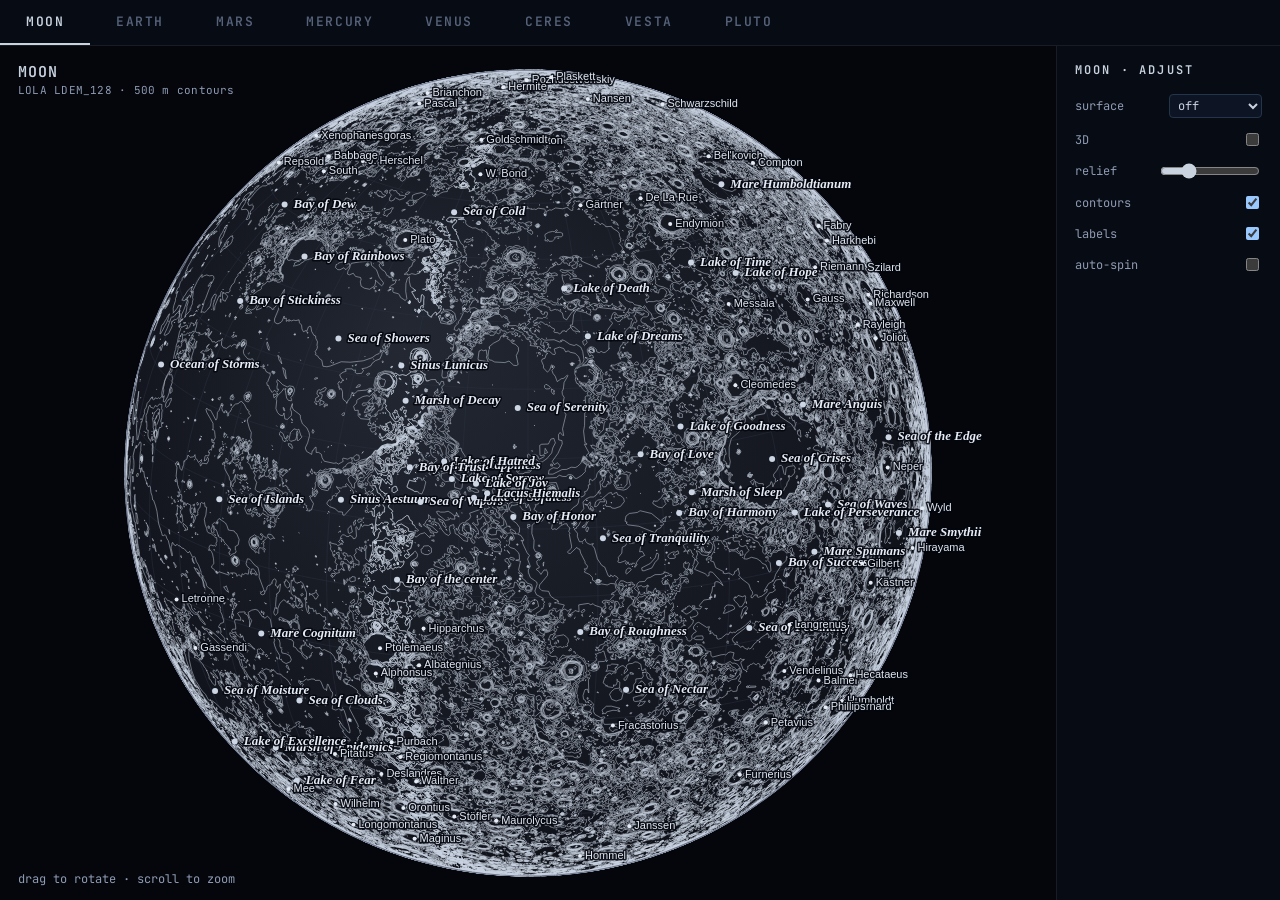
==== index.html @ b951ed22 "deploy: publish web portal" ====
<!doctype html>
<html lang="en">
<head>
<meta charset="utf-8">
<meta name="viewport" content="width=device-width, initial-scale=1">
<title>Moon &amp; Earth — Contour Globes</title>
<link rel="preconnect" href="https://fonts.googleapis.com">
<link rel="preconnect" href="https://fonts.gstatic.com" crossorigin>
<link href="https://fonts.googleapis.com/css2?family=JetBrains+Mono:ital,wght@0,400;0,600;1,400&display=swap" rel="stylesheet">
<style>
  :root { color-scheme: dark; }
  html, body { margin: 0; height: 100%; background: #04060c; overflow: hidden; }
  body { display: flex; flex-direction: column; }
  #tabs { display: flex; flex: 0 0 auto; background: #070b13;
          border-bottom: 1px solid rgba(255,255,255,0.07); }
  #tabs button { appearance: none; background: none; border: none; cursor: pointer;
                 padding: 13px 26px; font: 600 13px 'JetBrains Mono', ui-monospace, Menlo, monospace;
                 letter-spacing: .12em; color: #55627a; border-bottom: 2px solid transparent; }
  #tabs button:hover { color: #8a99b3; }
  #tabs button.active { color: var(--accent, #d7dfea); border-color: var(--accent, #8a99b3); }
  #main { position: relative; flex: 1 1 auto; min-height: 0; display: flex; }
  #app { position: relative; flex: 1 1 auto; min-width: 0; }
  #sidebar { flex: 0 0 224px; box-sizing: border-box; padding: 16px 18px;
             background: #070b13; border-left: 1px solid rgba(255,255,255,0.07);
             overflow-y: auto; }
  #sidebar h2 { margin: 0 0 16px; font: 600 12px 'JetBrains Mono', ui-monospace, Menlo, monospace;
                letter-spacing: .18em; color: var(--accent, #9fd0ff); }
  .panel { position: absolute; inset: 0; display: none; overflow: hidden; }
  .panel.active { display: block; }
  .panel h1 { position: absolute; top: 16px; left: 18px; margin: 0; z-index: 2;
              font: 600 15px/1.4 'JetBrains Mono', ui-monospace, Menlo, monospace;
              letter-spacing: .06em; color: var(--accent); pointer-events: none; }
  .panel h1 small { display: block; font-weight: 400; font-size: 11px;
                    letter-spacing: .02em; color: var(--dim); }
  canvas { display: block; }
  .gl { position: absolute; inset: 0; z-index: 0; }
  .ov { position: absolute; inset: 0; z-index: 1; cursor: grab; }
  .ov:active { cursor: grabbing; }
  .controls { position: static; display: flex; flex-direction: column; gap: 12px;
              color: var(--dim, #8f9bb3);
              font: 12px 'JetBrains Mono', ui-monospace, Menlo, monospace; user-select: none; }
  .controls label { cursor: pointer; display: flex; align-items: center;
                    justify-content: space-between; gap: 10px; }
  .controls select { background: #0d1524; color: var(--accent, #cdd6e4);
                     border: 1px solid #24344d; border-radius: 4px; padding: 2px 4px;
                     font: inherit; }
  .controls input[type=range] { width: 100px; accent-color: var(--accent, #6fb4ff); }
  .hint { position: absolute; left: 18px; bottom: 12px; z-index: 2;
          color: var(--dim); font: 12px/1.5 'JetBrains Mono', ui-monospace, Menlo, monospace;
          pointer-events: none; }
</style>
</head>
<body>
<div id="tabs"></div>
<div id="main">
  <div id="app"></div>
  <aside id="sidebar">
    <h2 id="sidebar-title"></h2>
    <div id="sidebar-controls">
      <div class="controls">
        <label>surface <select class="surfacemode">
          <option value="off" selected>off</option>
          <option value="photo">photo</option>
          <option value="elev">elevation</option></select></label>
        <label>3D <input type="checkbox" class="terrainbox"></label>
        <label>relief <input type="range" class="vexag" min="0" max="4" step="0.25" value="1"></label>
        <label>contours <input type="checkbox" class="contourbox" checked></label>
        <label>labels <input type="checkbox" class="labelbox" checked></label>
        <label>auto-spin <input type="checkbox" class="spinbox"></label>
      </div>
    </div>
  </aside>
</div>

<script src="d3.min.js"></script>
<script>
(function () {
  "use strict";
  const dpr = Math.min(window.devicePixelRatio || 1, 2);

  const VSRC = "attribute vec2 p; void main(){ gl_Position = vec4(p, 0.0, 1.0); }";
  const FSRC = [
    "precision highp float;",
    "uniform sampler2D u_tex;",
    "uniform vec2 u_center;",
    "uniform float u_radius, u_lon0, u_lat0, u_os;",
    "const float PI = 3.141592653589793;",
    "void main(){",
    "  vec2 p = gl_FragCoord.xy - u_center;",
    "  vec2 q = p / u_radius;",
    "  float rho = length(q);",
    "  if (rho > 1.0) discard;",
    "  float c = asin(clamp(rho, 0.0, 1.0));",
    "  float sinc = sin(c), cosc = cos(c);",
    "  float slat = sin(u_lat0), clat = cos(u_lat0);",
    "  float lat, lon;",
    "  if (rho < 1e-6) { lat = u_lat0; lon = u_lon0; }",
    "  else {",
    "    lat = asin(clamp(cosc*slat + (q.y*sinc*clat)/rho, -1.0, 1.0));",
    "    lon = u_lon0 + atan(q.x*sinc, rho*clat*cosc - q.y*slat*sinc);",
    "  }",
    "  float u = fract(lon / (2.0*PI) + u_os);",
    "  float v = 0.5 - lat / PI;",
    "  vec4 col = texture2D(u_tex, vec2(u, v));",
    "  float a = 1.0 - smoothstep(0.995, 1.0, rho);",
    "  gl_FragColor = vec4(col.rgb, col.a * a);",
    "}"
  ].join("\n");

  function makeGL(canvas) {
    const gl = canvas.getContext("webgl", { alpha: true, premultipliedAlpha: false });
    if (!gl) return null;
    function sh(type, src) {
      const s = gl.createShader(type);
      gl.shaderSource(s, src); gl.compileShader(s);
      if (!gl.getShaderParameter(s, gl.COMPILE_STATUS))
        throw new Error(gl.getShaderInfoLog(s));
      return s;
    }
    const prog = gl.createProgram();
    gl.attachShader(prog, sh(gl.VERTEX_SHADER, VSRC));
    gl.attachShader(prog, sh(gl.FRAGMENT_SHADER, FSRC));
    gl.linkProgram(prog);
    if (!gl.getProgramParameter(prog, gl.LINK_STATUS))
      throw new Error(gl.getProgramInfoLog(prog));
    gl.useProgram(prog);

    const buf = gl.createBuffer();
    gl.bindBuffer(gl.ARRAY_BUFFER, buf);
    gl.bufferData(gl.ARRAY_BUFFER,
        new Float32Array([-1,-1, 1,-1, -1,1, -1,1, 1,-1, 1,1]), gl.STATIC_DRAW);
    const loc = gl.getAttribLocation(prog, "p");
    gl.enableVertexAttribArray(loc);
    gl.vertexAttribPointer(loc, 2, gl.FLOAT, false, 0, 0);

    const U = {};
    ["u_center","u_radius","u_lon0","u_lat0","u_os","u_tex"].forEach(function (n) {
      U[n] = gl.getUniformLocation(prog, n);
    });

    gl.enable(gl.BLEND);
    gl.blendFunc(gl.SRC_ALPHA, gl.ONE_MINUS_SRC_ALPHA);

    function makeTexture() {
      const t = gl.createTexture();
      gl.bindTexture(gl.TEXTURE_2D, t);
      gl.texImage2D(gl.TEXTURE_2D, 0, gl.RGBA, 1, 1, 0, gl.RGBA,
          gl.UNSIGNED_BYTE, new Uint8Array([0, 0, 0, 255]));
      gl.texParameteri(gl.TEXTURE_2D, gl.TEXTURE_WRAP_S, gl.REPEAT);
      gl.texParameteri(gl.TEXTURE_2D, gl.TEXTURE_WRAP_T, gl.CLAMP_TO_EDGE);
      gl.texParameteri(gl.TEXTURE_2D, gl.TEXTURE_MIN_FILTER, gl.LINEAR);
      gl.texParameteri(gl.TEXTURE_2D, gl.TEXTURE_MAG_FILTER, gl.LINEAR);
      return t;
    }
    return { gl: gl, prog: prog, U: U, makeTexture: makeTexture };
  }

  function makeReliefGL(gl) {
    const VS = [
      "attribute vec2 a_ll;",     // lon, lat (radians)
      "attribute vec2 a_uv;",
      "attribute vec3 a_h;",      // height here, +col, +row (0..1)
      "uniform mat3 u_rot;",
      "uniform vec2 u_scale;",
      "uniform vec2 u_step;",     // dlon, dlat (radians)
      "uniform float u_exag;",
      "varying vec3 v_nrm;",
      "varying vec2 v_uv;",
      "vec3 dirv(vec2 a){ float cl = cos(a.y); return vec3(cl*cos(a.x), cl*sin(a.x), sin(a.y)); }",
      "void main(){",
      "  vec3 d0 = dirv(a_ll);",
      "  vec3 du = dirv(a_ll + vec2(u_step.x, 0.0));",
      "  vec3 dv = dirv(a_ll + vec2(0.0, u_step.y));",
      "  vec3 p0 = d0 * (1.0 + u_exag*a_h.x);",
      "  vec3 pu = du * (1.0 + u_exag*a_h.y);",
      "  vec3 pv = dv * (1.0 + u_exag*a_h.z);",
      "  vec3 n = normalize(cross(pu - p0, pv - p0));",
      "  if (dot(n, d0) < 0.0) n = -n;",
      "  vec3 p = u_rot * p0;",
      "  v_nrm = u_rot * n;",
      "  v_uv = a_uv;",
      "  gl_Position = vec4(p.x*u_scale.x, p.y*u_scale.y, -p.z*0.5, 1.0);",
      "}"
    ].join("\n");
    const FS = [
      "precision highp float;",
      "varying vec3 v_nrm;",
      "varying vec2 v_uv;",
      "uniform sampler2D u_tex;",
      "uniform vec3 u_light;",
      "uniform vec3 u_base;",
      "uniform float u_useTex;",
      "void main(){",
      "  vec3 n = normalize(v_nrm);",
      "  float d = max(dot(n, u_light), 0.0);",
      "  vec3 base = mix(u_base, texture2D(u_tex, v_uv).rgb, u_useTex);",
      "  gl_FragColor = vec4(base * (0.30 + 0.70*d), 1.0);",
      "}"
    ].join("\n");
    function sh(type, src) {
      const s = gl.createShader(type);
      gl.shaderSource(s, src); gl.compileShader(s);
      if (!gl.getShaderParameter(s, gl.COMPILE_STATUS))
        throw new Error(gl.getShaderInfoLog(s));
      return s;
    }
    const prog = gl.createProgram();
    gl.attachShader(prog, sh(gl.VERTEX_SHADER, VS));
    gl.attachShader(prog, sh(gl.FRAGMENT_SHADER, FS));
    gl.linkProgram(prog);
    if (!gl.getProgramParameter(prog, gl.LINK_STATUS))
      throw new Error(gl.getProgramInfoLog(prog));
    return {
      prog: prog,
      a_ll: gl.getAttribLocation(prog, "a_ll"),
      a_uv: gl.getAttribLocation(prog, "a_uv"),
      a_h: gl.getAttribLocation(prog, "a_h"),
      u_rot: gl.getUniformLocation(prog, "u_rot"),
      u_scale: gl.getUniformLocation(prog, "u_scale"),
      u_step: gl.getUniformLocation(prog, "u_step"),
      u_exag: gl.getUniformLocation(prog, "u_exag"),
      u_tex: gl.getUniformLocation(prog, "u_tex"),
      u_light: gl.getUniformLocation(prog, "u_light"),
      u_base: gl.getUniformLocation(prog, "u_base"),
      u_useTex: gl.getUniformLocation(prog, "u_useTex")
    };
  }

  function createGlobe(cfg) {
    const root = cfg.root;
    const glCanvas = root.querySelector(".gl");
    const canvas = root.querySelector(".ov");
    const ctx = canvas.getContext("2d");
    let W = 0, H = 0;

    const ctl = document.getElementById("sidebar-controls");
    const surfaceModeSel = ctl.querySelector(".surfacemode");
    const terrainBox = ctl.querySelector(".terrainbox");
    const vexag = ctl.querySelector(".vexag");
    const contourBox = ctl.querySelector(".contourbox");
    const labelBox = ctl.querySelector(".labelbox");
    const spinBox = ctl.querySelector(".spinbox");

    const projection = d3.geoOrthographic().rotate(cfg.rotate).clipAngle(90);
    const path = d3.geoPath(projection, ctx);
    const graticule = d3.geoGraticule10();
    const sphere = { type: "Sphere" };

    const glapi = makeGL(glCanvas);
    const textures = { photo: null, elev: null };
    const ready = { photo: false, elev: false };
    let surfaceMode = surfaceModeSel ? surfaceModeSel.value : "elev";
    let terrainOn = terrainBox ? terrainBox.checked : false;
    let vexagMult = vexag ? parseFloat(vexag.value) : 1;
    let showContours = contourBox ? contourBox.checked : true;
    let showLabels = labelBox ? labelBox.checked : true;

    function loadTexture(src, key) {
      if (!glapi || !src) return;
      textures[key] = glapi.makeTexture();
      const img = new Image();
      img.onload = function () {
        const gl = glapi.gl;
        gl.bindTexture(gl.TEXTURE_2D, textures[key]);
        gl.texImage2D(gl.TEXTURE_2D, 0, gl.RGBA, gl.RGBA, gl.UNSIGNED_BYTE, img);
        ready[key] = true;
        request();
      };
      img.src = src;
    }
    loadTexture(cfg.texture, "photo");
    loadTexture(cfg.elevTexture, "elev");

    function activeTexture() {
      if (!glapi || surfaceMode === "off") return null;
      if (surfaceMode === "elev" && ready.elev) return textures.elev;
      if (surfaceMode === "photo" && ready.photo) return textures.photo;
      if (ready.elev) return textures.elev;      // fall back to whatever loaded
      if (ready.photo) return textures.photo;
      return null;
    }

    /* ---- displaced 3D terrain mesh from the heightmap ---- */
    let reliefGL = null, relief = null;

    function buildRelief() {
      if (relief || !glapi || !cfg.height) return;
      const gl = glapi.gl;
      if (!gl.getExtension("OES_element_index_uint")) return;

      const HD = cfg.height;
      const bin = atob(HD.b64);
      const bytes = new Uint8Array(bin.length);
      for (let i = 0; i < bin.length; i++) bytes[i] = bin.charCodeAt(i);
      const hgt = new Int16Array(bytes.buffer);

      const W = HD.w, H = HD.h, cols = W + 1, rows = H + 1;
      const vmin = HD.min, range = (HD.max - HD.min) || 1;
      const reliefBase = cfg.relief || 0.05;
      const lon0 = cfg.lon0 || 0;   // DEM longitude of column 0 (degrees)

      const uv = new Float32Array(cols * rows * 2);
      const ll = new Float32Array(cols * rows * 2);
      const hh = new Float32Array(cols * rows * 3);
      const hem = (ci, rj) => hgt[(rj < 0 ? 0 : rj >= H ? H - 1 : rj) * W + (((ci % W) + W) % W)];

      for (let rj = 0; rj < rows; rj++) {
        const lat = (0.5 - rj / H) * Math.PI;
        for (let ci = 0; ci < cols; ci++) {
          const lon = (lon0 + (ci / W) * 360) * Math.PI / 180;
          const k = rj * cols + ci;
          ll[k * 2] = lon; ll[k * 2 + 1] = lat;
          hh[k * 3] = (hem(ci, rj) - vmin) / range;
          hh[k * 3 + 1] = (hem(ci + 1, rj) - vmin) / range;
          hh[k * 3 + 2] = (hem(ci, rj + 1) - vmin) / range;
          uv[k * 2] = ci / W;
          uv[k * 2 + 1] = rj / H;
        }
      }

      const idx = new Uint32Array(W * H * 6);
      let o = 0;
      for (let rj = 0; rj < H; rj++) {
        for (let ci = 0; ci < W; ci++) {
          const a = rj * cols + ci, b = a + 1, c = a + cols, d = c + 1;
          idx[o++] = a; idx[o++] = c; idx[o++] = b;
          idx[o++] = b; idx[o++] = c; idx[o++] = d;
        }
      }

      const llbo = gl.createBuffer(); gl.bindBuffer(gl.ARRAY_BUFFER, llbo); gl.bufferData(gl.ARRAY_BUFFER, ll, gl.STATIC_DRAW);
      const hbo = gl.createBuffer(); gl.bindBuffer(gl.ARRAY_BUFFER, hbo); gl.bufferData(gl.ARRAY_BUFFER, hh, gl.STATIC_DRAW);
      const ubo = gl.createBuffer(); gl.bindBuffer(gl.ARRAY_BUFFER, ubo); gl.bufferData(gl.ARRAY_BUFFER, uv, gl.STATIC_DRAW);
      const ibo = gl.createBuffer(); gl.bindBuffer(gl.ELEMENT_ARRAY_BUFFER, ibo); gl.bufferData(gl.ELEMENT_ARRAY_BUFFER, idx, gl.STATIC_DRAW);
      reliefGL = makeReliefGL(gl);
      relief = {
        llbo: llbo, hbo: hbo, ubo: ubo, ibo: ibo, count: idx.length,
        step: [2 * Math.PI / W, -Math.PI / H]
      };
    }

    function drawRelief() {
      if (!relief) buildRelief();
      if (!relief) return false;
      const gl = glapi.gl;
      gl.viewport(0, 0, glCanvas.width, glCanvas.height);
      gl.clearColor(0, 0, 0, 0);
      gl.enable(gl.DEPTH_TEST);
      gl.clear(gl.COLOR_BUFFER_BIT | gl.DEPTH_BUFFER_BIT);

      const rp = reliefGL;
      gl.useProgram(rp.prog);
      const g = d3.geoRotation(projection.rotate());
      function vv(lon, lat) {
        const p = g([lon, lat]);
        const la = p[1] * Math.PI / 180, lo = p[0] * Math.PI / 180;
        return [Math.cos(la) * Math.sin(lo), Math.sin(la), Math.cos(la) * Math.cos(lo)];
      }
      const A = vv(0, 0), B = vv(90, 0), C = vv(0, 90);
      gl.uniformMatrix3fv(rp.u_rot, false,
          new Float32Array([A[0], A[1], A[2], B[0], B[1], B[2], C[0], C[1], C[2]]));
      const R = projection.scale() * dpr;
      gl.uniform2f(rp.u_scale, 2 * R / glCanvas.width, 2 * R / glCanvas.height);
      gl.uniform3f(rp.u_light, -0.45, 0.55, 0.70);
      gl.uniform2f(rp.u_step, relief.step[0], relief.step[1]);
      gl.uniform1f(rp.u_exag, (cfg.relief || 0.05) * vexagMult);

      let t, use = 1.0;
      if (surfaceMode === "photo" && ready.photo) t = textures.photo;
      else if (surfaceMode === "elev" && ready.elev) t = textures.elev;
      else {
        use = 0.0;
        t = ready.elev ? textures.elev : (ready.photo ? textures.photo : glapi.makeTexture());
      }
      gl.activeTexture(gl.TEXTURE0);
      gl.bindTexture(gl.TEXTURE_2D, t);
      gl.uniform1i(rp.u_tex, 0);
      gl.uniform1f(rp.u_useTex, use);
      const clay = cfg.clay || [0.66, 0.66, 0.66];
      gl.uniform3f(rp.u_base, clay[0], clay[1], clay[2]);

      gl.bindBuffer(gl.ARRAY_BUFFER, relief.llbo);
      gl.enableVertexAttribArray(rp.a_ll); gl.vertexAttribPointer(rp.a_ll, 2, gl.FLOAT, false, 0, 0);
      gl.bindBuffer(gl.ARRAY_BUFFER, relief.hbo);
      gl.enableVertexAttribArray(rp.a_h); gl.vertexAttribPointer(rp.a_h, 3, gl.FLOAT, false, 0, 0);
      gl.bindBuffer(gl.ARRAY_BUFFER, relief.ubo);
      gl.enableVertexAttribArray(rp.a_uv); gl.vertexAttribPointer(rp.a_uv, 2, gl.FLOAT, false, 0, 0);
      gl.bindBuffer(gl.ELEMENT_ARRAY_BUFFER, relief.ibo);
      gl.drawElements(gl.TRIANGLES, relief.count, gl.UNSIGNED_INT, 0);
      gl.disable(gl.DEPTH_TEST);
      return true;
    }

    function size() {
      W = root.clientWidth || root.parentNode.clientWidth;
      H = root.clientHeight || root.parentNode.clientHeight;
      if (!W || !H) return;
      glCanvas.style.width = W + "px"; glCanvas.style.height = H + "px";
      glCanvas.width = W * dpr; glCanvas.height = H * dpr;
      canvas.style.width = W + "px"; canvas.style.height = H + "px";
      canvas.width = W * dpr; canvas.height = H * dpr;
      projection.translate([W / 2, H / 2]).scale(Math.min(W, H) / 2 - 24);
    }

    function gradient() {
      const g = ctx.createRadialGradient(
          W * 0.38, H * 0.34, 0, W * 0.5, H * 0.5, Math.min(W, H) * 0.62);
      g.addColorStop(0, cfg.gradient[0]);
      g.addColorStop(0.7, cfg.gradient[1]);
      g.addColorStop(1, cfg.gradient[2]);
      return g;
    }

    function drawGL() {
      if (!glapi) return false;
      const gl = glapi.gl;
      gl.viewport(0, 0, glCanvas.width, glCanvas.height);
      gl.clearColor(0, 0, 0, 0);
      gl.clear(gl.COLOR_BUFFER_BIT);
      const t = activeTexture();
      if (!t) return false;
      gl.useProgram(glapi.prog);
      const r = projection.rotate();
      gl.uniform2f(glapi.U.u_center, W * dpr / 2, H * dpr / 2);
      gl.uniform1f(glapi.U.u_radius, projection.scale() * dpr);
      gl.uniform1f(glapi.U.u_lon0, -r[0] * Math.PI / 180);
      gl.uniform1f(glapi.U.u_lat0, -r[1] * Math.PI / 180);
      gl.uniform1f(glapi.U.u_os, cfg.texOffset || 0);
      gl.activeTexture(gl.TEXTURE0);
      gl.bindTexture(gl.TEXTURE_2D, t);
      gl.uniform1i(glapi.U.u_tex, 0);
      gl.drawArrays(gl.TRIANGLES, 0, 6);
      return true;
    }

    function render() {
      if (!W || !H) return;
      const textured = terrainOn ? (drawRelief() || drawGL()) : drawGL();
      ctx.setTransform(dpr, 0, 0, dpr, 0, 0);
      ctx.clearRect(0, 0, W, H);

      if (!textured) {
        ctx.beginPath(); path(sphere);
        ctx.fillStyle = gradient(); ctx.fill();
        ctx.lineWidth = 0.8; ctx.strokeStyle = cfg.sphere; ctx.stroke();
      }
      ctx.beginPath(); path(graticule);
      ctx.lineWidth = 0.5; ctx.strokeStyle = cfg.graticule; ctx.stroke();

      if (showContours) {
        ctx.beginPath(); path(cfg.contours);
        ctx.lineWidth = textured ? cfg.contourW : 0.5;
        ctx.strokeStyle = textured ? cfg.contourOn : cfg.contourOff;
        ctx.stroke();
      }
      ctx.beginPath(); path(sphere);
      ctx.lineWidth = 1.2; ctx.strokeStyle = cfg.sphere; ctx.stroke();
      drawLabels();
    }

    function drawLabels() {
      if (!showLabels) return;
      const L = cfg.labels || [];
      const r = projection.rotate();
      const center = [-r[0], -r[1]];
      ctx.textBaseline = "middle";
      ctx.textAlign = "left";
      ctx.lineJoin = "round";
      for (let i = 0; i < L.length; i++) {
        const e = L[i];
        if (d3.geoDistance([e.lon, e.lat], center) > 1.42) continue;
        const p = projection([e.lon, e.lat]);
        if (!p) continue;
        const st = cfg.labelStyle(e);
        ctx.font = st.font;
        const fx = p[0] + st.dx, fy = p[1];
        ctx.lineWidth = 3;
        ctx.strokeStyle = "rgba(4,7,14,0.9)";
        ctx.strokeText(e.n, fx, fy);
        ctx.fillStyle = st.fill;
        ctx.fillText(e.n, fx, fy);
        ctx.beginPath();
        ctx.arc(p[0], p[1], st.r, 0, 6.2832);
        ctx.fillStyle = st.dot;
        ctx.fill();
      }
    }

    let raf = null;
    function request() {
      if (raf === null) raf = requestAnimationFrame(function () { raf = null; render(); });
    }

    if (terrainBox) {
      terrainBox.addEventListener("change", function (e) {
        terrainOn = e.target.checked;
        request();
      });
    }
    if (vexag) {
      vexag.addEventListener("input", function (e) {
        vexagMult = parseFloat(e.target.value);
        request();
      });
    }
    if (surfaceModeSel) {
      surfaceModeSel.addEventListener("change", function (e) {
        surfaceMode = e.target.value;
        request();
      });
    }
    contourBox.addEventListener("change", function (e) { showContours = e.target.checked; request(); });
    labelBox.addEventListener("change", function (e) { showLabels = e.target.checked; request(); });

    let timer = null;
    function tick() {
      const r = projection.rotate();
      projection.rotate([r[0] + 0.12, r[1], r[2]]);
      request();
    }
    spinBox.addEventListener("change", function () {
      if (spinBox.checked) timer = d3.timer(tick);
      else if (timer) { timer.stop(); timer = null; }
    });

    const drag = d3.drag()
        .on("start", function () { if (timer) { timer.stop(); timer = null; } })
        .on("drag", function (e) {
          const k = 0.25, r = projection.rotate();
          projection.rotate([r[0] + e.dx * k, r[1] - e.dy * k, 0]);
          request();
        })
        .on("end", function () { if (spinBox.checked) timer = d3.timer(tick); });
    d3.select(canvas).call(drag);

    canvas.addEventListener("wheel", function (e) {
      e.preventDefault();
      const s = Math.max(80, Math.min(
          projection.scale() * (e.deltaY < 0 ? 1.12 : 0.89),
          Math.min(W, H) * 4));
      projection.scale(s);
      request();
    }, { passive: false });

    size();
    request();
    if (window.ResizeObserver) {
      new ResizeObserver(function () { size(); request(); }).observe(root);
    } else {
      window.addEventListener("resize", function () { size(); request(); });
    }

    return {
      resize: function () { size(); request(); }
    };
  }

  const tabsEl = document.getElementById("tabs");
  const appEl = document.getElementById("app");
  const sidebar = document.getElementById("sidebar");
  const sidebarTitle = document.getElementById("sidebar-title");

  const PLANETS = [
    { id: "moon", display: "MOON", subtitle: "LOLA LDEM_128 \u00b7 500 m contours",
      files: ["moon/moon_contours.js","moon/moon_labels.js","moon/moon_texture.js","moon/moon_elev.js","moon/moon_height.js"],
      g: {contours:"MOON_CONTOURS",labels:"MOON_LABELS",texture:"MOON_TEXTURE",elev:"MOON_ELEV",height:"MOON_HEIGHT"},
      rotate:[-20,-18,0], texOffset:0.0, lon0:0, relief:0.05, labelKind:"sea",
      accent:"#c9d3e0", dim:"#8f9bb3",
      gradient:["#232833","#12151d","#080a10"], clay:[0.68,0.69,0.72],
      graticule:"#2b3140", sphere:"#6b7488",
      contourOn:"rgba(205,214,228,0.45)", contourOff:"#c9d3e0" },
    { id: "earth", display: "EARTH", subtitle: "ETOPO 2022 \u00b7 1000 m contours",
      files: ["earth/earth_contours.js","earth/earth_labels.js","earth/earth_texture.js","earth/earth_elev.js","earth/earth_height.js"],
      g: {contours:"EARTH_CONTOURS",labels:"EARTH_LABELS",texture:"EARTH_TEXTURE",elev:"EARTH_ELEV",height:"EARTH_HEIGHT"},
      rotate:[-10,-20,0], texOffset:0.5, lon0:-180, relief:0.05, labelKind:"city",
      accent:"#6fb4ff", dim:"#4a7fb5",
      gradient:["#0e2140","#081426","#050a14"], clay:[0.36,0.55,0.80],
      graticule:"#244a70", sphere:"#4a7fb5",
      contourOn:"rgba(120,190,255,0.5)", contourOff:"#5fb0ff" },
    { id: "mars", display: "MARS", subtitle: "MOLA \u00b7 1000 m contours",
      files: ["mars/mars_contours.js","mars/mars_labels.js","mars/mars_texture.js","mars/mars_elev.js","mars/mars_height.js"],
      g: {contours:"MARS_CONTOURS",labels:"MARS_LABELS",texture:"MARS_TEXTURE",elev:"MARS_ELEV",height:"MARS_HEIGHT"},
      rotate:[-40,-20,0], texOffset:0.5, lon0:-180, relief:0.05, labelKind:"feature",
      accent:"#e8a878", dim:"#b5764a",
      gradient:["#3a1a10","#241009","#140704"], clay:[0.76,0.44,0.27],
      graticule:"#5a3320", sphere:"#a05a33",
      contourOn:"rgba(245,190,140,0.5)", contourOff:"#e8a878" },
    { id: "mercury", display: "MERCURY", subtitle: "MESSENGER \u00b7 1000 m contours",
      files: ["mercury/mercury_contours.js","mercury/mercury_labels.js","mercury/mercury_texture.js","mercury/mercury_elev.js","mercury/mercury_height.js"],
      g: {contours:"MERCURY_CONTOURS",labels:"MERCURY_LABELS",texture:"MERCURY_TEXTURE",elev:"MERCURY_ELEV",height:"MERCURY_HEIGHT"},
      rotate:[-10,-20,0], texOffset:0.5, lon0:-180, relief:0.06, labelKind:"feature",
      accent:"#d3c2a0", dim:"#93856a",
      gradient:["#2b2519","#171309","#0a0805"], clay:[0.72,0.67,0.57],
      graticule:"#4a4030", sphere:"#a8946f",
      contourOn:"rgba(240,220,180,0.5)", contourOff:"#d3c2a0" },
    { id: "venus", display: "VENUS", subtitle: "Magellan \u00b7 1000 m contours",
      files: ["venus/venus_contours.js","venus/venus_labels.js","venus/venus_texture.js","venus/venus_elev.js","venus/venus_height.js"],
      g: {contours:"VENUS_CONTOURS",labels:"VENUS_LABELS",texture:"VENUS_TEXTURE",elev:"VENUS_ELEV",height:"VENUS_HEIGHT"},
      rotate:[-20,-15,0], texOffset:0.5, lon0:-180, relief:0.05, labelKind:"feature",
      accent:"#ffcf8a", dim:"#b58a4a",
      gradient:["#3a2a10","#241807","#140d04"], clay:[0.85,0.62,0.32],
      graticule:"#5a4020", sphere:"#c89050",
      contourOn:"rgba(255,215,150,0.5)", contourOff:"#ffcf8a" },
    { id: "ceres", display: "CERES", subtitle: "Dawn \u00b7 2000 m contours",
      files: ["ceres/ceres_contours.js","ceres/ceres_labels.js","ceres/ceres_texture.js","ceres/ceres_elev.js","ceres/ceres_height.js"],
      g: {contours:"CERES_CONTOURS",labels:"CERES_LABELS",texture:"CERES_TEXTURE",elev:"CERES_ELEV",height:"CERES_HEIGHT"},
      rotate:[-20,-20,0], texOffset:0.5, lon0:-180, relief:0.06, labelKind:"feature",
      accent:"#aebfd8", dim:"#6f7f97",
      gradient:["#1a2030","#0e131d","#070a10"], clay:[0.62,0.63,0.68],
      graticule:"#33404f", sphere:"#7f8ea3",
      contourOn:"rgba(180,200,230,0.5)", contourOff:"#aebfd8" },
    { id: "vesta", display: "VESTA", subtitle: "Dawn \u00b7 2000 m contours",
      files: ["vesta/vesta_contours.js","vesta/vesta_labels.js","vesta/vesta_texture.js","vesta/vesta_elev.js","vesta/vesta_height.js"],
      g: {contours:"VESTA_CONTOURS",labels:"VESTA_LABELS",texture:"VESTA_TEXTURE",elev:"VESTA_ELEV",height:"VESTA_HEIGHT"},
      rotate:[-20,-20,0], texOffset:0.5, lon0:-180, relief:0.06, labelKind:"feature",
      accent:"#d0b6a6", dim:"#8f7566",
      gradient:["#2a201a","#171009","#0a0705"], clay:[0.70,0.62,0.55],
      graticule:"#4a3a30", sphere:"#a08a78",
      contourOn:"rgba(230,200,180,0.5)", contourOff:"#d0b6a6" },
    { id: "pluto", display: "PLUTO", subtitle: "New Horizons \u00b7 1000 m contours",
      files: ["pluto/pluto_contours.js","pluto/pluto_labels.js","pluto/pluto_texture.js","pluto/pluto_elev.js","pluto/pluto_height.js"],
      g: {contours:"PLUTO_CONTOURS",labels:"PLUTO_LABELS",texture:"PLUTO_TEXTURE",elev:"PLUTO_ELEV",height:"PLUTO_HEIGHT"},
      rotate:[-180,-20,0], texOffset:0.5, lon0:-180, relief:0.05, labelKind:"feature",
      accent:"#e6b88c", dim:"#a07a52",
      gradient:["#2e2018","#1a110b","#0a0605"], clay:[0.80,0.64,0.50],
      graticule:"#4a3428", sphere:"#b08a68",
      contourOn:"rgba(245,210,170,0.5)", contourOff:"#e6b88c" }
  ];

  const globes = {};
  const loading = {};

  function labelStyleFor(kind) {
    if (kind === "sea") return function (L) {
      const sea = L.t === "sea";
      return { font: sea ? "italic bold 13px Georgia, 'Times New Roman', serif"
                         : "11px Helvetica, Arial, sans-serif",
        dx: sea ? 9 : 5, r: sea ? 3 : 2,
        fill: sea ? "#e6ecf6" : "#dfe6f0", dot: sea ? "#cdd6e4" : "#e6ecf6" };
    };
    if (kind === "city") return function (L) {
      const cap = L.t === "capital";
      return { font: cap ? "bold 13px Georgia, 'Times New Roman', serif"
                         : "11px Helvetica, Arial, sans-serif",
        dx: cap ? 9 : 5, r: cap ? 3 : 2,
        fill: cap ? "#ffe08a" : "#eef4ff", dot: cap ? "#ffcf5c" : "#eef4ff" };
    };
    return function (L) {
      const major = L.t === "major";
      return { font: major ? "bold 12px Georgia, 'Times New Roman', serif"
                           : "11px Helvetica, Arial, sans-serif",
        dx: major ? 8 : 5, r: major ? 3 : 2,
        fill: major ? "#ffd9a8" : "#f3e2d0", dot: major ? "#ffc070" : "#f3e2d0" };
    };
  }

  function buildPanel(p) {
    const sec = document.createElement("section");
    sec.className = "panel";
    sec.id = p.id;
    sec.style.setProperty("--accent", p.accent);
    sec.style.setProperty("--dim", p.dim);
    sec.innerHTML =
      '<h1>' + p.display + ' <small>' + p.subtitle + '</small></h1>' +
      '<canvas class="gl"></canvas><canvas class="ov"></canvas>' +
      '<div class="hint">drag to rotate \u00b7 scroll to zoom</div>';
    return sec;
  }

  PLANETS.forEach(function (p) {
    const btn = document.createElement("button");
    btn.dataset.tab = p.id;
    btn.textContent = p.display;
    btn.style.setProperty("--accent", p.accent);
    btn.addEventListener("click", function () { activate(p.id); });
    tabsEl.appendChild(btn);
    appEl.appendChild(buildPanel(p));
  });

  function loadScripts(list, done) {
    let i = 0;
    (function next() {
      if (i >= list.length) return done();
      const s = document.createElement("script");
      s.src = list[i++];
      s.onload = next;
      s.onerror = next;
      document.body.appendChild(s);
    })();
  }

  function makeGlobe(p, root) {
    const g = p.g;
    return createGlobe({
      root: root,
      rotate: p.rotate, texOffset: p.texOffset, lon0: p.lon0, relief: p.relief,
      clay: p.clay, gradient: p.gradient, graticule: p.graticule, sphere: p.sphere,
      contourOn: p.contourOn, contourOff: p.contourOff, contourW: 0.7,
      texture: window[g.texture], elevTexture: window[g.elev],
      height: window[g.height], contours: window[g.contours],
      labels: window[g.labels], labelStyle: labelStyleFor(p.labelKind)
    });
  }

  function showSidebar(p) {
    sidebar.style.setProperty("--accent", p.accent);
    sidebar.style.setProperty("--dim", p.dim);
    sidebarTitle.textContent = p.display + " \u00b7 ADJUST";
  }

  function activate(id) {
    const p = PLANETS.filter(function (x) { return x.id === id; })[0];
    tabsEl.querySelectorAll("button").forEach(function (b) {
      b.classList.toggle("active", b.dataset.tab === id);
    });
    appEl.querySelectorAll(".panel").forEach(function (el) {
      el.classList.toggle("active", el.id === id);
    });
    showSidebar(p);
    if (globes[id]) { globes[id].resize(); return; }
    if (loading[id]) return;
    loading[id] = true;
    sidebarTitle.textContent = p.display + " \u00b7 loading\u2026";
    loadScripts(p.files, function () {
      globes[id] = makeGlobe(p, document.getElementById(id));
      showSidebar(p);
      globes[id].resize();
    });
  }

  activate("moon");
})();
</script>
</body>
</html>
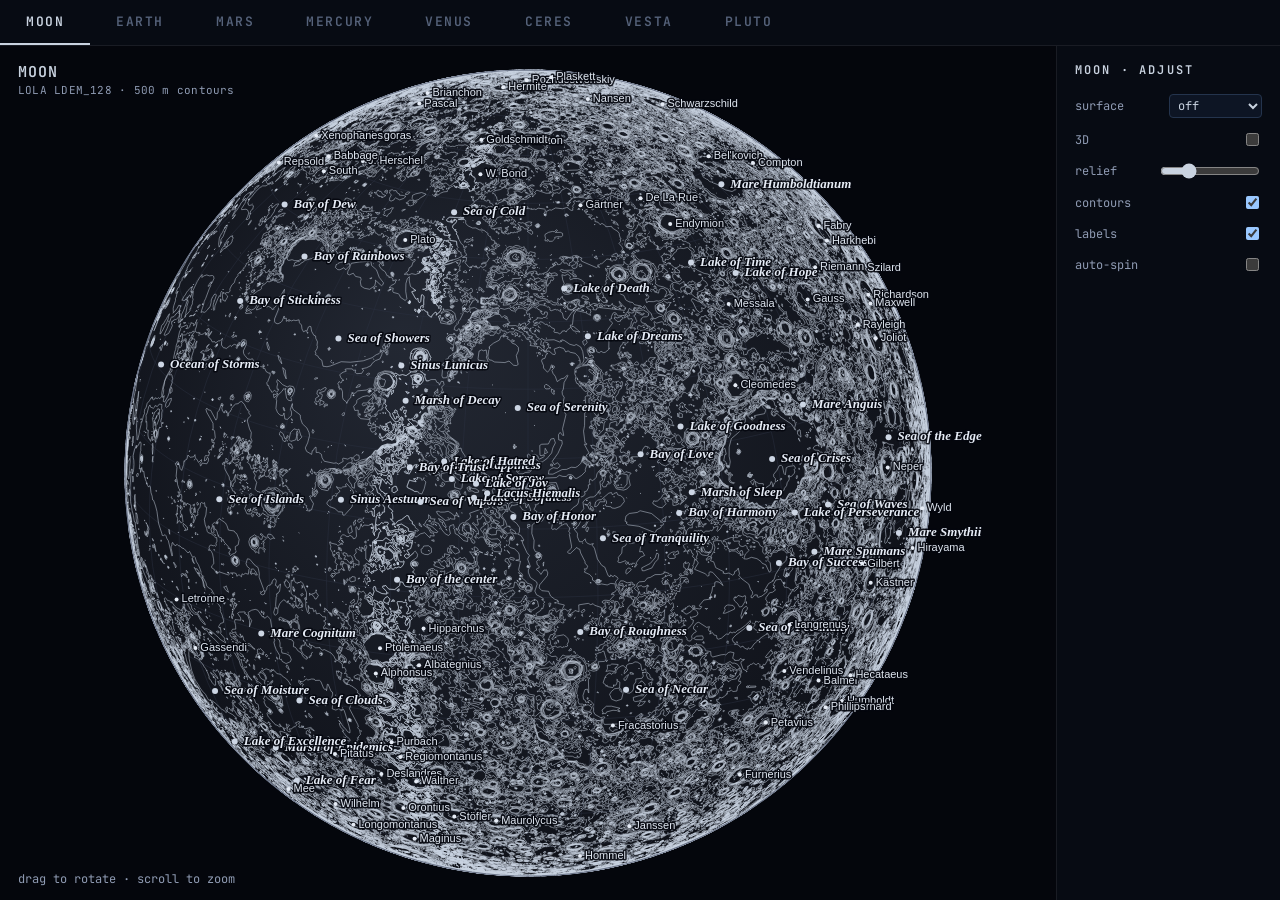
==== commit 7a135ccc: "deploy: publish web portal" ====
--- a/index.html
+++ b/index.html
@@ -689,6 +689,29 @@
     })();
   }
 
+  function decodeContours(d) {
+    if (!d || d.type === "MultiLineString") return d;
+    const bin = atob(d.b64), n = bin.length, bytes = new Uint8Array(n);
+    for (let i = 0; i < n; i++) bytes[i] = bin.charCodeAt(i);
+    let p = 0;
+    function zig() {
+      let u = 0, s = 0, b;
+      do { b = bytes[p++]; u |= (b & 0x7f) << s; s += 7; } while (b & 0x80);
+      return (u >>> 1) ^ -(u & 1);
+    }
+    const scale = d.scale || 100, lines = [];
+    for (let i = 0; i < d.n; i++) {
+      const m = zig(), line = new Array(m);
+      let x = 0, y = 0;
+      for (let j = 0; j < m; j++) {
+        x += zig(); y += zig();
+        line[j] = [x / scale, y / scale];
+      }
+      lines.push(line);
+    }
+    return { type: "MultiLineString", coordinates: lines };
+  }
+
   function makeGlobe(p, root) {
     const g = p.g;
     return createGlobe({
@@ -697,7 +720,7 @@
       clay: p.clay, gradient: p.gradient, graticule: p.graticule, sphere: p.sphere,
       contourOn: p.contourOn, contourOff: p.contourOff, contourW: 0.7,
       texture: window[g.texture], elevTexture: window[g.elev],
-      height: window[g.height], contours: window[g.contours],
+      height: window[g.height], contours: decodeContours(window[g.contours]),
       labels: window[g.labels], labelStyle: labelStyleFor(p.labelKind)
     });
   }
